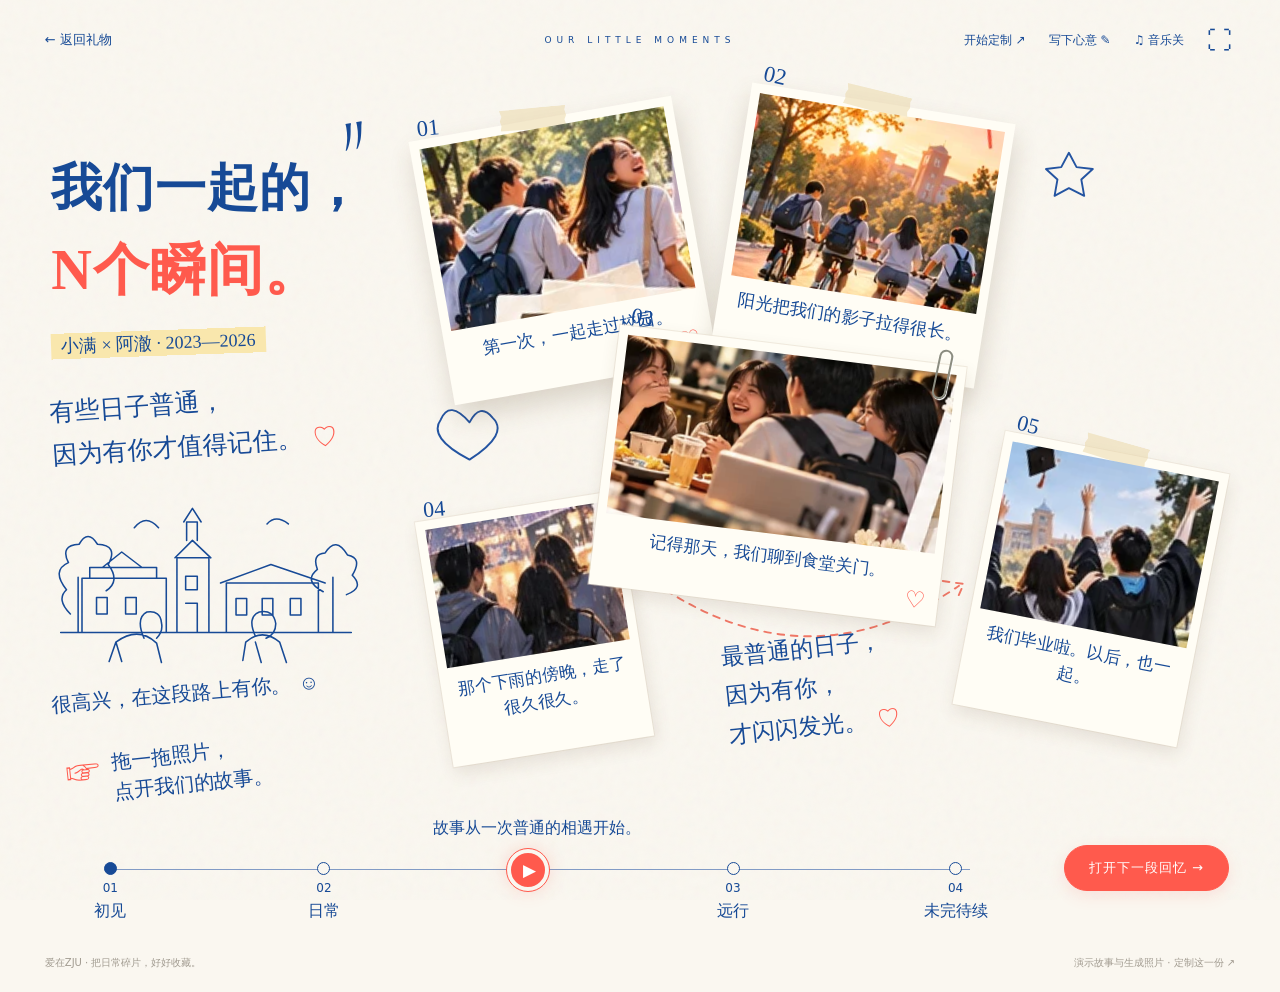
==== site/memory.html @ ece6b4ca "Package Love in ZJU site, product templates, materials and offline delivery tools" ====
<!doctype html><html lang="zh-CN"><head><meta charset="utf-8"><meta name="viewport" content="width=device-width,initial-scale=1"><meta name="theme-color" content="#faf7f0"><title>我们的N个瞬间 · 爱在ZJU</title><link rel="stylesheet" href="assets/gift.css"><link rel="stylesheet" href="assets/memory.css"><script defer src="assets/gift.js"></script><script defer src="assets/memory.js"></script></head>
<body class="memory-page"><header class="gift-header"><a href="index.html#gifts" class="back-link">← <span>返回礼物</span></a><span class="letter-spacing">OUR LITTLE MOMENTS</span><div class="gift-tools"><a class="tool-button" href="contact.html?product=memory#brief">开始定制 ↗</a><button id="editMemory" class="tool-button">写下心意 <span aria-hidden="true">✎</span></button><button id="musicToggle" class="tool-button" aria-pressed="false">♫ <span>音乐关</span></button><button data-fullscreen class="tool-button" aria-label="进入全屏">⛶</button></div></header>
<main class="memory-layout"><section class="memory-intro"><div class="intro-spark" aria-hidden="true">〃</div><h1 id="memoryHeading">我们一起的，<br><em>N个瞬间。</em></h1><p class="memory-names" id="memoryNames">小满 × 阿澈 · 2023—2026</p><p class="memory-quote" id="memoryQuote">有些日子普通，<br>因为有你才值得记住。<span>♡</span></p><svg class="campus-doodle" viewBox="0 0 320 180" fill="none" aria-hidden="true"><g stroke="currentColor" stroke-width="1.6" stroke-linecap="round" stroke-linejoin="round"><path d="M10 147H310M32 147V91H119V147M40 91V80H109V91M53 80L73 64L94 80M130 147V70H163V147M128 70L146 52L165 70M140 52V33H151V52M137 33L146 19L155 33M181 147V96H276V147M175 96L227 77L283 96M47 111H58V128H47ZM77 111H88V128H77ZM139 89H151V103H139ZM139 117H151V147M191 112H202V129H191ZM218 112H229V129H218ZM247 112H258V129H247ZM20 128Q5 113 16 103Q0 83 18 75Q9 57 29 56Q38 40 48 56Q70 57 59 77Q72 94 57 104M28 90V147M291 147V90M281 105Q260 94 275 82Q269 66 283 65Q294 47 306 67Q322 70 311 88Q324 101 305 108M86 39Q98 24 111 39M223 35Q232 25 245 35"/><path d="M67 157Q90 140 109 158L114 178M73 177L67 157L60 177M198 176L201 157Q218 142 236 157L243 178M211 157L217 178M96 153Q87 132 99 126Q113 124 114 137Q116 146 109 153M211 151Q202 131 215 126Q230 123 232 138Q232 149 222 153"/></g></svg><p class="doodle-note">很高兴，在这段路上有你。<span>☺</span></p><p class="drag-hint"><span aria-hidden="true">☞</span> 拖一拖照片，<br>点开我们的故事。</p></section>
<section class="memory-board" id="memoryBoard" aria-label="可以拖动和展开的回忆照片">
<svg class="board-doodles" viewBox="0 0 850 680" aria-hidden="true"><g fill="none" stroke-linecap="round" stroke-linejoin="round"><path d="M130 45Q80 40 90 110M100 94 90 114 77 101M285 257Q430 190 490 270M474 255 492 273 495 251M250 500Q410 610 568 503M551 498 573 501 565 519" stroke="#ef7766" stroke-width="2" stroke-dasharray="7 7"/><path d="M675 65l8-15 8 15 17 2-12 11 3 17-16-8-15 8 3-17-12-11zM56 332Q35 308 26 329Q12 348 56 371Q98 344 80 327Q67 311 56 332" stroke="#2454a1" stroke-width="2"/><path d="M710 423q20-30 34 0q20-11 25 9q6 20-27 14h-33q-20-2-14-17q4-8 15-6M716 455l-4 13m18-13-4 13m18-13-4 13" stroke="#2454a1" stroke-width="2"/></g></svg>
<button class="memory-photo photo-1 is-active" data-photo="0" aria-label="打开第一张回忆：初见"><span class="photo-number">01</span><span class="tape"></span><img src="assets/memory-1.webp" alt="朋友们在校园里相聚的演示照片" width="231" height="207" draggable="false"><span class="photo-caption">第一次，一起走过校园。</span><span class="photo-heart" aria-hidden="true">♡</span></button>
<button class="memory-photo photo-2" data-photo="1" aria-label="打开第二张回忆：晚风"><span class="photo-number">02</span><span class="tape"></span><img src="assets/memory-2.webp" alt="夕阳里一起骑车的演示照片" width="210" height="215" draggable="false"><span class="photo-caption">阳光把我们的影子拉得很长。</span></button>
<button class="memory-photo photo-3" data-photo="2" aria-label="打开第三张回忆：日常"><span class="photo-number">03</span><span class="paperclip" aria-hidden="true"></span><img src="assets/memory-3.webp" alt="朋友们在餐桌旁聊天的演示照片" width="292" height="179" draggable="false"><span class="photo-caption">记得那天，我们聊到食堂关门。</span><span class="photo-heart" aria-hidden="true">♡</span></button>
<button class="memory-photo photo-4" data-photo="3" aria-label="打开第四张回忆：远行"><span class="photo-number">04</span><img src="assets/memory-4.webp" alt="雨夜撑伞的演示照片" width="133" height="133" draggable="false"><span class="photo-caption">那个下雨的傍晚，走了很久很久。</span></button>
<button class="memory-photo photo-5" data-photo="4" aria-label="打开第五张回忆：未完待续"><span class="photo-number">05</span><span class="tape"></span><img src="assets/memory-5.webp" alt="毕业时抛起学士帽的演示照片" width="133" height="130" draggable="false"><span class="photo-caption">我们毕业啦。以后，也一起。</span></button>
<p class="board-note">最普通的日子，<br>因为有你，<br>才闪闪发光。<span aria-hidden="true">♡</span></p></section>
<section class="memory-footer"><p id="chapterText" aria-live="polite">故事从一次普通的相遇开始。</p><div class="chapter-player"><div class="chapter-track" aria-label="回忆章节"><button data-chapter="0" class="chapter active" aria-pressed="true"><i></i><b>01</b><span>初见</span></button><button data-chapter="1" class="chapter" aria-pressed="false"><i></i><b>02</b><span>日常</span></button><button class="play-story" id="playStory" aria-label="自动播放回忆" aria-pressed="false">▶</button><button data-chapter="2" class="chapter" aria-pressed="false"><i></i><b>03</b><span>远行</span></button><button data-chapter="3" class="chapter" aria-pressed="false"><i></i><b>04</b><span>未完待续</span></button></div></div><button class="coral-button next-memory" id="nextMemory">打开下一段回忆 →</button></section></main>
<footer class="gift-bottom"><span>爱在ZJU · 把日常碎片，好好收藏。</span><span>演示故事与生成照片 · <a href="contact.html?product=memory">定制这一份 ↗</a></span></footer>
<audio id="memoryAudio" src="assets/late-breeze.wav" preload="none" loop></audio>
<dialog id="photoDialog" class="photo-dialog"><button class="close-dialog" data-close aria-label="关闭照片">×</button><div class="expanded-photo"><img id="expandedImage" alt=""><p id="expandedCaption"></p></div><section class="expanded-story"><span id="expandedDate" class="story-date"></span><p id="expandedStory"></p><button id="revealPhotoNote" aria-expanded="false" class="secret-note-button">还有一句，只想对你说 ♡</button><p id="expandedSecret" hidden></p></section><div class="photo-dialog-nav"><button id="previousPhoto" aria-label="上一张照片">← 上一张</button><span id="photoPosition"></span><button id="nextPhoto" aria-label="下一张照片">下一张 →</button></div></dialog>
<dialog id="editDialog" class="edit-dialog"><button class="close-dialog" data-close aria-label="关闭定制">×</button><span class="letter-spacing">MAKE IT YOURS</span><h2>换成你们的故事。</h2><form id="memoryForm"><label>这一份，属于谁<input id="editNames" maxlength="40" value="小满 × 阿澈 · 2023—2026" required></label><label>想留在开头的一句话<textarea id="editQuote" maxlength="100" rows="2">有些日子普通，因为有你才值得记住。</textarea></label><label>照片里的小故事</label><div id="captionFields"></div><label class="upload-label">替换照片（按选择顺序，最多5张）<input type="file" id="memoryFiles" accept="image/jpeg,image/png,image/webp" multiple><small>选择你有权使用的照片；每张不超过10MB。</small></label><p class="form-status" id="memoryFormStatus" role="status"></p><button class="coral-button" type="submit">把心意放进去 ♡</button><p class="form-footnote">本次替换只在当前打开的页面中生效，刷新后恢复演示内容。</p></form></dialog>
<div id="toast" class="toast" role="status" aria-live="polite"></div><noscript><p class="no-script">静态照片可查看；展开、播放和替换需要启用JavaScript。</p></noscript>
</body></html>
---- site/assets/gift.css ----
@charset "utf-8";:root{--paper:#faf7f0;--ink:#282924;--blue:#174a96;--coral:#ff5a4d;--muted:#8d887e;--serif:"Songti SC","SimSun",serif;--hand:"KaiTi","STKaiti","Kaiti SC",serif}*{box-sizing:border-box}html{scroll-behavior:smooth}body{margin:0;background:var(--paper);color:var(--ink);font-family:"Microsoft YaHei","PingFang SC",system-ui,sans-serif;-webkit-font-smoothing:antialiased}body:before{content:"";position:fixed;inset:0;z-index:-1;pointer-events:none;background-image:url("data:image/svg+xml,%3Csvg viewBox='0 0 150 150' xmlns='http://www.w3.org/2000/svg'%3E%3Cfilter id='n'%3E%3CfeTurbulence type='fractalNoise' baseFrequency='.75' numOctaves='3' stitchTiles='stitch'/%3E%3C/filter%3E%3Crect width='100%25' height='100%25' filter='url(%23n)' opacity='.035'/%3E%3C/svg%3E")}a{color:inherit;text-decoration:none}button,input,textarea{font:inherit}button{cursor:pointer;color:inherit}a,button,input,textarea{touch-action:manipulation;-webkit-tap-highlight-color:transparent}a:focus-visible,button:focus-visible,input:focus-visible,textarea:focus-visible{outline:3px solid #2671ba;outline-offset:5px}button:disabled{opacity:.4;cursor:not-allowed}.gift-header{height:80px;padding:0 3.5%;display:flex;align-items:center;gap:20px;color:var(--blue);position:relative;z-index:5}.back-link{font-size:13px;white-space:nowrap}.letter-spacing{font-size:9px;letter-spacing:5px}.gift-header>.letter-spacing{position:absolute;left:50%;transform:translateX(-50%);white-space:nowrap}.gift-tools{margin-left:auto;display:flex;align-items:center;gap:17px}.tool-button{background:none;border:0;padding:8px 3px;font-size:12px;white-space:nowrap}.tool-button[data-fullscreen]{font-size:25px;line-height:1}.tool-button:hover{color:var(--coral)}.coral-button{border:1px solid var(--coral);background:var(--coral);color:white;border-radius:40px;padding:13px 24px;letter-spacing:1px;font-size:13px;box-shadow:0 5px 16px #ff5a4d20;transition:transform .2s,box-shadow .2s}.coral-button:hover{transform:translateY(-2px);box-shadow:0 8px 22px #ff5a4d30}.gift-bottom{display:flex;justify-content:space-between;align-items:center;padding:22px 3.5%;font-size:10px;color:#a19b90;gap:20px}.toast{position:fixed;z-index:100;left:50%;bottom:28px;transform:translate(-50%,12px);color:#fff;background:#343329ef;box-shadow:0 5px 20px #0002;padding:13px 22px;border-radius:12px;font-size:12px;line-height:1.7;opacity:0;pointer-events:none;transition:opacity .2s,transform .2s;max-width:min(90vw,480px);text-align:center}.toast.visible{opacity:1;transform:translate(-50%,0)}dialog{color:var(--ink);border:1px solid #e9ddc9;background:#fffbf3;border-radius:15px;padding:28px;box-shadow:0 30px 110px #33240f30;max-height:90dvh;overflow:auto}dialog::backdrop{background:#29231974;backdrop-filter:blur(8px)}.close-dialog{position:absolute;z-index:5;right:10px;top:7px;background:#fffbf3c9;border:0;border-radius:50%;width:34px;height:34px;font-size:26px;color:#6f6b60;display:grid;place-items:center}.edit-dialog{width:min(470px,calc(100% - 28px));padding:35px}.edit-dialog h2{font-family:var(--hand);color:var(--blue);font-size:31px;margin:18px 0 23px;font-weight:500}.edit-dialog form{display:flex;flex-direction:column;gap:15px}.edit-dialog label{font-size:12px;line-height:1.8;color:#716958;display:flex;flex-direction:column;gap:6px}.edit-dialog input:not([type=file]),.edit-dialog textarea{width:100%;background:#fffdf8;border:1px solid #dbd1bf;border-radius:7px;padding:10px 12px;color:#393a32;font-size:13px;resize:vertical}.edit-dialog textarea{min-height:70px}.edit-dialog .upload-label{border:1px dashed #cabfa9;border-radius:8px;padding:13px;background:#f7f1e5}.upload-label small,.form-footnote{font-size:10px;color:#a39989;line-height:1.7}.edit-dialog input[type=file]{width:100%;font-size:10px}.edit-dialog input[type=file]::file-selector-button{background:#fffaf0;border:1px solid #d6c8b0;border-radius:4px;padding:6px 10px;color:#675b44;margin-right:8px;cursor:pointer}.form-status{font-size:11px;line-height:1.7;color:#a4543c;margin:0;min-height:0}.form-status:empty{display:none}.form-footnote{margin:0}.no-script{padding:15px;text-align:center;color:#8f7142}.sr-only{position:absolute;width:1px;height:1px;margin:-1px;padding:0;overflow:hidden;clip:rect(0,0,0,0);white-space:nowrap;border:0}
@media(max-width:700px){.gift-header{height:65px;padding:0 5%;gap:8px}.gift-header>.letter-spacing{display:none}.gift-tools{gap:12px}.tool-button{font-size:11px}.back-link{font-size:11px}.gift-bottom{align-items:start;flex-direction:column;gap:7px;padding:20px 5%;font-size:9px}.edit-dialog{padding:30px 24px}.edit-dialog h2{font-size:28px}.coral-button{font-size:12px;padding:12px 20px}.toast{bottom:22px;font-size:11px}dialog{max-height:88dvh}}
@media(prefers-reduced-motion:reduce){html{scroll-behavior:auto}*,*:before,*:after{animation:none!important;transition:none!important}.coral-button:hover{transform:none}}
---- site/assets/memory.css ----
.memory-page{color:var(--blue);overflow-x:hidden}.memory-layout{max-width:1440px;margin:auto;display:grid;grid-template-columns:31% 69%;padding:20px 4% 0;position:relative}.memory-intro{position:relative;z-index:2;padding-top:40px;pointer-events:none}.memory-intro h1{font-family:var(--hand);font-size:clamp(35px,4vw,60px);font-weight:600;line-height:1.55;letter-spacing:1px;margin:8px 0 12px;white-space:nowrap}.memory-intro h1 em{font-style:normal;color:var(--coral);font-size:1.1em}.intro-spark{font-family:var(--hand);font-size:55px;position:absolute;right:35px;top:0;transform:rotate(-10deg)}.memory-names{font-family:var(--hand);display:inline-block;max-width:95%;overflow-wrap:anywhere;font-size:18px;line-height:1.8;background:linear-gradient(transparent 10%,#f9e7ad 10%,#f9e7ad 90%,transparent 90%);padding:0 10px;transform:rotate(-2deg);margin:0}.memory-quote{font-family:var(--hand);font-size:25px;line-height:1.7;transform:rotate(-4deg);margin:22px 0 0;max-width:320px;overflow-wrap:anywhere}.memory-quote span{color:var(--coral);padding-left:10px;display:inline-block}.campus-doodle{width:90%;max-width:310px;display:block;margin:24px 0 0}.doodle-note{font-family:var(--hand);font-size:20px;line-height:1.7;transform:rotate(-5deg);margin:8px 0 0}.doodle-note span{margin-left:8px}.drag-hint{font-family:var(--hand);font-size:20px;line-height:1.5;margin:28px 0 0;transform:rotate(-6deg);padding-left:12px}.drag-hint>span{float:left;margin-right:9px;font-size:40px;line-height:1.2;color:var(--coral)}.memory-board{position:relative;height:660px;min-width:0;isolation:isolate}.board-doodles{position:absolute;inset:0;width:100%;height:100%;pointer-events:none;z-index:-1}.memory-photo{position:absolute;background:#fffdf5;border:0;padding:9px 9px 36px;width:27%;color:var(--blue);box-shadow:2px 7px 17px #5a45281f,0 0 0 1px #eae2d496;transform:translate(var(--dx,0px),var(--dy,0px)) rotate(var(--r,-8deg));transition:filter .6s,box-shadow .5s,opacity .5s;cursor:grab;user-select:none;touch-action:pan-y;will-change:auto}.memory-photo img{width:100%;height:180px;object-fit:cover;display:block;pointer-events:none;filter:saturate(.86);transition:filter .5s}.memory-photo:hover img,.memory-photo.is-active img{filter:saturate(1.05)}.memory-photo:hover,.memory-photo.is-active{box-shadow:2px 13px 25px #5a452832}.memory-photo.is-active{z-index:4}.memory-photo.dragging{cursor:grabbing;z-index:9!important;transition:none;box-shadow:6px 20px 30px #5a452840;touch-action:none}.memory-photo:active{cursor:grabbing}.photo-1{left:2%;top:20px;--r:-10deg;z-index:2;width:32%}.photo-2{left:39%;top:5px;--r:9deg;width:32%;z-index:1}.photo-3{left:23%;top:245px;--r:7deg;width:43%;z-index:5}.photo-3 img{height:180px}.photo-4{left:2%;top:405px;--r:-9deg;width:25%;z-index:3}.photo-4 img{height:140px}.photo-5{left:69%;top:350px;--r:11deg;width:28%;z-index:3}.photo-5 img{height:170px}.photo-number{position:absolute;left:10px;top:-23px;font-family:var(--hand);font-size:22px;transform:rotate(4deg)}.photo-caption{font-family:var(--hand);font-size:17px;display:block;line-height:1.55;padding-top:10px;white-space:normal;overflow-wrap:anywhere}.photo-heart{position:absolute;bottom:11px;right:13px;color:var(--coral);font-size:23px}.tape{width:65px;height:22px;position:absolute;top:-12px;left:35%;background:#ead7a784;transform:rotate(5deg);clip-path:polygon(0 3%,100% 0,98% 20%,100% 44%,97% 64%,100% 100%,0 93%,2% 70%,0 50%,3% 29%);pointer-events:none}.paperclip{position:absolute;width:14px;height:50px;border:2px solid #8b8c80;box-shadow:1px 1px 1px #fff;right:16px;top:-15px;border-radius:9px;transform:rotate(5deg);z-index:1}.board-note{font-family:var(--hand);font-size:23px;line-height:1.7;position:absolute;bottom:14px;left:38%;transform:rotate(-6deg);margin:0}.board-note span{color:var(--coral);padding-left:10px}.memory-footer{grid-column:1/-1;display:grid;grid-template-columns:1fr auto;gap:7px 40px;padding:20px 0 12px;align-items:center}.memory-footer>p{grid-column:1;font-family:var(--hand);font-size:16px;text-align:center;margin:0 0 13px;min-height:24px;line-height:1.7}.chapter-player{grid-column:1;grid-row:2;padding:0 3%}.chapter-track{position:relative;display:flex;justify-content:space-between;gap:15px;align-items:start}.chapter-track:before{content:"";position:absolute;top:7px;left:25px;right:25px;height:1px;background:#829bc5;z-index:-1}.chapter{border:0;background:transparent;display:flex;flex-direction:column;align-items:center;padding:0 7px;min-width:60px;color:var(--blue);font-size:12px;gap:6px}.chapter i{width:13px;height:13px;border:1px solid var(--blue);background:var(--paper);border-radius:50%;display:block;transition:background .3s}.chapter.active i{background:var(--blue)}.chapter b{font-weight:500}.chapter span{font-family:var(--hand);font-size:16px;white-space:nowrap}.play-story{width:42px;height:42px;margin-top:-13px;display:grid;place-items:center;color:#fff;border:4px solid var(--paper);background:var(--coral);border-radius:50%;outline:1px solid var(--coral);font-size:17px;box-shadow:0 0 18px #ff5a4d35;flex:none;padding:0 0 0 2px}.next-memory{grid-column:2;grid-row:1/3}.photo-dialog{width:min(720px,calc(100% - 28px));padding:22px 22px 16px}.expanded-photo{padding:15px 15px 3px;background:#fffdf8;border:1px solid #e9dfce;transform:rotate(-1deg)}.expanded-photo img{display:block;width:100%;max-height:58dvh;object-fit:contain;background:#f2ecdf}.expanded-photo p{font-family:var(--hand);font-size:25px;color:var(--blue);text-align:center;line-height:1.6;margin:16px 5px;overflow-wrap:anywhere}.photo-dialog-nav{display:flex;justify-content:space-between;align-items:center;margin-top:22px;font-size:12px;color:#948671}.photo-dialog-nav button{border:0;background:transparent;color:var(--blue);padding:8px}.photo-dialog-nav button:disabled{opacity:.3}.edit-dialog #captionFields{display:flex;flex-direction:column;gap:9px;margin-top:-12px}.edit-dialog #captionFields input{font-size:12px}.memory-page.is-playing .memory-photo.is-active{animation:photo-breathe 5s ease-in-out infinite}@keyframes photo-breathe{50%{filter:brightness(1.03)}}
@media(min-width:1500px){.memory-board{height:700px}.memory-photo img{height:200px}.photo-4 img{height:150px}.photo-5 img{height:180px}.photo-3{top:280px}.photo-4{top:445px}.photo-5{top:390px}}
@media(max-width:1050px){.memory-layout{grid-template-columns:30% 70%;padding-top:0}.memory-intro h1{font-size:4vw}.memory-names{font-size:14px}.memory-quote{font-size:21px}.memory-board{height:600px}.memory-photo img{height:150px}.photo-caption{font-size:15px}.photo-3{top:220px}.photo-3 img{height:155px}.photo-4{top:370px}.photo-4 img{height:115px}.photo-5{top:330px}.photo-5 img{height:135px}.doodle-note{font-size:16px}.drag-hint{font-size:16px}.board-note{font-size:19px;bottom:20px}.next-memory{padding:12px 17px;font-size:11px}.memory-footer{gap:10px 20px}.campus-doodle{margin-top:25px}}
@media(max-width:700px){.memory-layout{display:block;padding:0 5%}.memory-intro{padding-top:12px;max-width:100%;pointer-events:auto}.memory-intro h1{font-size:38px;line-height:1.42;white-space:normal;margin:0 0 14px}.memory-intro h1 br{display:none}.memory-intro h1 em{display:inline-block}.memory-names{font-size:16px;max-width:100%;margin-left:2px}.intro-spark{right:18px;top:0;font-size:38px}.memory-quote{font-size:20px;line-height:1.7;max-width:90%;transform:rotate(-2deg);margin:15px 0 0}.memory-quote br{display:none}.campus-doodle,.doodle-note{display:none}.drag-hint{font-size:12px;position:absolute;right:0;top:70px;transform:rotate(-5deg);max-width:90px;display:none}.memory-board{height:590px;margin:20px -1% 0}.memory-photo{padding:6px 6px 18px;box-shadow:1px 6px 14px #5a45282b}.memory-photo img{height:132px}.photo-caption{font-size:14px;line-height:1.5;padding-top:7px}.photo-1{left:2%;top:20px;width:44%;--r:-8deg}.photo-2{left:53%;top:15px;width:43%;--r:9deg}.photo-3{left:24%;top:205px;width:62%;--r:5deg}.photo-3 img{height:142px}.photo-4{left:2%;top:377px;width:38%;--r:-9deg}.photo-4 img{height:115px}.photo-5{left:58%;top:400px;width:38%;--r:9deg}.photo-5 img{height:111px}.photo-number{top:-20px;font-size:19px}.photo-heart{font-size:17px;right:8px;bottom:0}.tape{height:16px;width:45px;top:-8px}.paperclip{height:37px;width:11px;right:9px;top:-10px}.board-note{left:43%;bottom:-3px;font-size:14px;line-height:1.5;max-width:100px}.board-doodles{height:590px}.memory-footer{display:flex;flex-direction:column;gap:14px;padding:28px 0 10px}.memory-footer>p{margin:0;min-height:28px;font-size:15px;line-height:1.7}.chapter-player{width:100%;padding:0}.chapter-track{gap:5px}.chapter{min-width:44px;font-size:11px;padding:0 2px}.chapter span{font-size:14px}.chapter i{width:10px;height:10px}.chapter-track:before{top:5px;left:20px;right:20px}.play-story{width:36px;height:36px;margin-top:-12px;font-size:14px;border-width:3px}.next-memory{margin-top:4px;padding:12px 26px;font-size:12px}.photo-dialog{padding:17px 12px}.expanded-photo{padding:8px}.expanded-photo p{font-size:21px;margin:12px 0}.photo-dialog-nav{margin-top:17px}.photo-dialog-nav button{font-size:11px}.gift-bottom{margin-top:10px}.memory-page .gift-tools{gap:10px}.memory-page .tool-button{font-size:10px}}
@media(max-width:360px){.memory-intro h1{font-size:34px}.memory-photo img{height:112px}.memory-board{height:560px}.photo-3{top:190px}.photo-3 img{height:126px}.photo-4{top:350px}.photo-5{top:370px}.board-note{font-size:12px}}

/* Photos emerge in sequence; manual drag remains immediate. */
.memory-photo{animation:photo-enter .85s cubic-bezier(.22,.65,.3,1) backwards;transition:transform .55s cubic-bezier(.22,.65,.3,1),filter .5s,box-shadow .5s}.photo-2{animation-delay:.12s}.photo-3{animation-delay:.24s}.photo-4{animation-delay:.36s}.photo-5{animation-delay:.48s}.memory-photo.is-active{transform:translate(var(--dx,0px),var(--dy,0px)) rotate(var(--r,-8deg)) scale(1.025)}.memory-photo.dragging{animation:none;transition:none}@keyframes photo-enter{from{opacity:0;transform:translate(0,28px) rotate(var(--r,-8deg)) scale(.96)}to{opacity:1}}
@media(prefers-reduced-motion:reduce){.memory-photo{animation:none!important;transition:none!important}}

@media(max-width:700px){.memory-quote br{display:block}.board-note{display:none}}

.expanded-story{padding:22px 8px 0;color:#625c4f}.expanded-story .story-date{font-size:10px;letter-spacing:1px;color:#a48a61}.expanded-story>p{font-size:13px;line-height:2.1;white-space:pre-line;overflow-wrap:anywhere}.secret-note-button{background:#f9edcd;border:1px dashed #d7b678;color:#9c7942;border-radius:6px;padding:10px 15px;font:16px var(--hand);margin:3px 0 0}.expanded-story #expandedSecret{font:22px/1.8 var(--hand);color:var(--blue);padding:16px 15px;background:#f7efd9;animation:story-note-in .5s ease-out}.expanded-story #expandedSecret[hidden]{display:none}.photo-field-group{border:1px solid #e4dac7;padding:11px;border-radius:7px}.photo-field-group summary{font-size:11px;color:#8b795d;cursor:pointer}.photo-field-group label{margin-top:12px}.photo-dialog{width:min(760px,calc(100% - 28px))}.expanded-photo img{max-height:45dvh}.photo-field-group textarea{min-height:70px}@keyframes story-note-in{from{opacity:0;transform:translateY(10px)}to{opacity:1;transform:none}}@media(max-width:700px){.expanded-story{padding:18px 6px 0}.expanded-story>p{font-size:12px}.expanded-story #expandedSecret{font-size:20px}.photo-dialog .expanded-photo img{max-height:36dvh}}@media(prefers-reduced-motion:reduce){.expanded-story #expandedSecret{animation:none}}
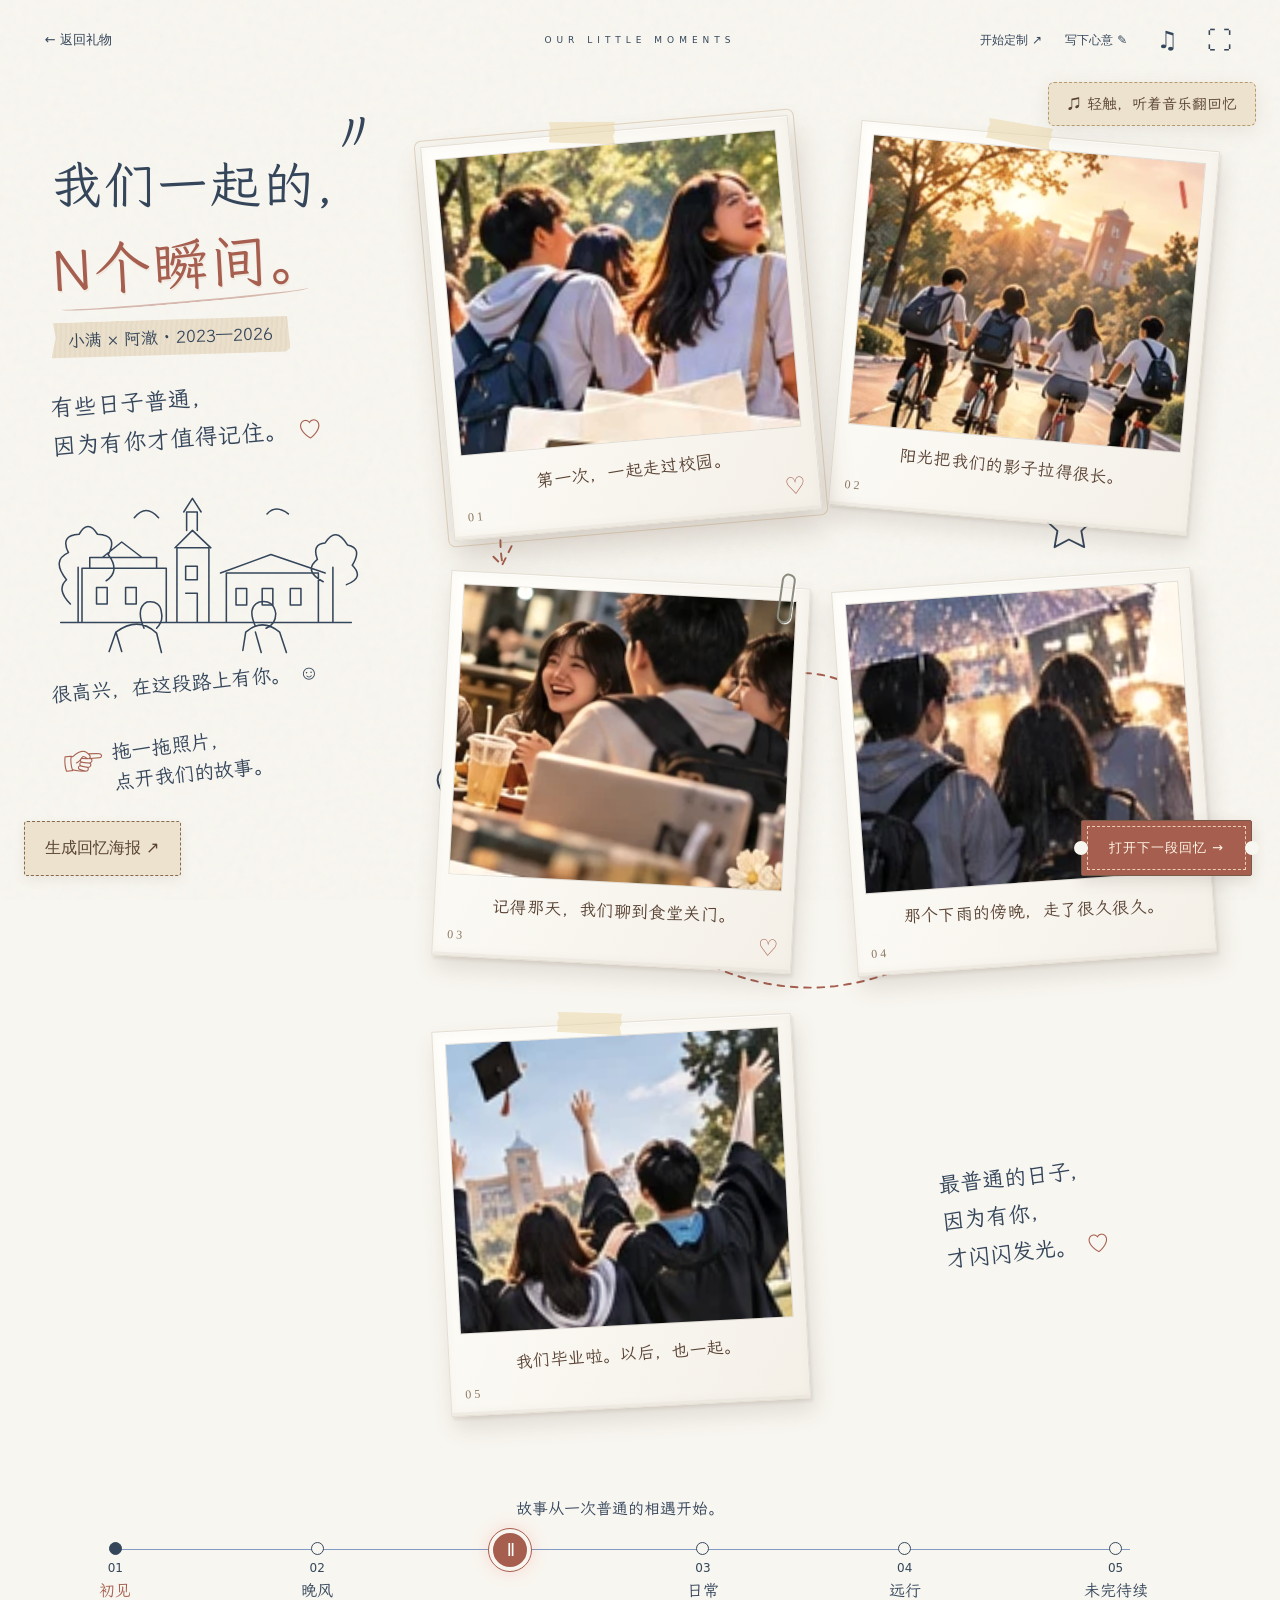
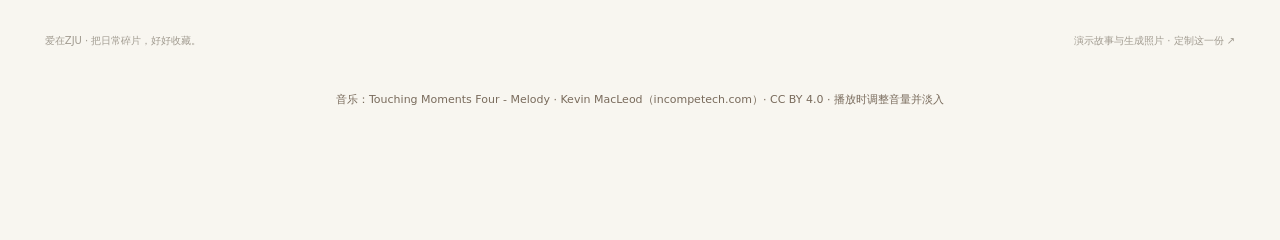
==== commit b52f536f: "Update memory page, poster, music and offline gift package" ====
--- a/site/memory.html
+++ b/site/memory.html
@@ -1,5 +1,5 @@
-<!doctype html><html lang="zh-CN"><head><meta charset="utf-8"><meta name="viewport" content="width=device-width,initial-scale=1"><meta name="theme-color" content="#faf7f0"><title>我们的N个瞬间 · 爱在ZJU</title><link rel="stylesheet" href="assets/gift.css"><link rel="stylesheet" href="assets/memory.css"><script defer src="assets/gift.js"></script><script defer src="assets/memory.js"></script></head>
-<body class="memory-page"><header class="gift-header"><a href="index.html#gifts" class="back-link">← <span>返回礼物</span></a><span class="letter-spacing">OUR LITTLE MOMENTS</span><div class="gift-tools"><a class="tool-button" href="contact.html?product=memory#brief">开始定制 ↗</a><button id="editMemory" class="tool-button">写下心意 <span aria-hidden="true">✎</span></button><button id="musicToggle" class="tool-button" aria-pressed="false">♫ <span>音乐关</span></button><button data-fullscreen class="tool-button" aria-label="进入全屏">⛶</button></div></header>
+<!doctype html><html lang="zh-CN"><head><meta charset="utf-8"><meta name="viewport" content="width=device-width,initial-scale=1"><meta name="theme-color" content="#faf7f0"><title>我们的N个瞬间 · 爱在ZJU</title><link rel="stylesheet" href="assets/gift.css"><link rel="stylesheet" href="assets/memory.css?v=20261101"><script defer src="assets/gift.js"></script><script defer src="assets/memory.js?v=20261101"></script><script defer src="assets/memory-poster.js?v=20261101"></script></head>
+<body class="memory-page"><header class="gift-header"><a href="index.html#gifts" class="back-link">← <span>返回礼物</span></a><span class="letter-spacing">OUR LITTLE MOMENTS</span><div class="gift-tools"><a class="tool-button" href="contact.html?product=memory#brief">开始定制 ↗</a><button id="editMemory" class="tool-button">写下心意 <span aria-hidden="true">✎</span></button><button id="musicToggle" aria-label="播放音乐" title="播放音乐" class="tool-button" aria-pressed="false"><span aria-hidden="true">♫</span></button><button data-fullscreen class="tool-button" aria-label="进入全屏">⛶</button></div></header>
 <main class="memory-layout"><section class="memory-intro"><div class="intro-spark" aria-hidden="true">〃</div><h1 id="memoryHeading">我们一起的，<br><em>N个瞬间。</em></h1><p class="memory-names" id="memoryNames">小满 × 阿澈 · 2023—2026</p><p class="memory-quote" id="memoryQuote">有些日子普通，<br>因为有你才值得记住。<span>♡</span></p><svg class="campus-doodle" viewBox="0 0 320 180" fill="none" aria-hidden="true"><g stroke="currentColor" stroke-width="1.6" stroke-linecap="round" stroke-linejoin="round"><path d="M10 147H310M32 147V91H119V147M40 91V80H109V91M53 80L73 64L94 80M130 147V70H163V147M128 70L146 52L165 70M140 52V33H151V52M137 33L146 19L155 33M181 147V96H276V147M175 96L227 77L283 96M47 111H58V128H47ZM77 111H88V128H77ZM139 89H151V103H139ZM139 117H151V147M191 112H202V129H191ZM218 112H229V129H218ZM247 112H258V129H247ZM20 128Q5 113 16 103Q0 83 18 75Q9 57 29 56Q38 40 48 56Q70 57 59 77Q72 94 57 104M28 90V147M291 147V90M281 105Q260 94 275 82Q269 66 283 65Q294 47 306 67Q322 70 311 88Q324 101 305 108M86 39Q98 24 111 39M223 35Q232 25 245 35"/><path d="M67 157Q90 140 109 158L114 178M73 177L67 157L60 177M198 176L201 157Q218 142 236 157L243 178M211 157L217 178M96 153Q87 132 99 126Q113 124 114 137Q116 146 109 153M211 151Q202 131 215 126Q230 123 232 138Q232 149 222 153"/></g></svg><p class="doodle-note">很高兴，在这段路上有你。<span>☺</span></p><p class="drag-hint"><span aria-hidden="true">☞</span> 拖一拖照片，<br>点开我们的故事。</p></section>
 <section class="memory-board" id="memoryBoard" aria-label="可以拖动和展开的回忆照片">
 <svg class="board-doodles" viewBox="0 0 850 680" aria-hidden="true"><g fill="none" stroke-linecap="round" stroke-linejoin="round"><path d="M130 45Q80 40 90 110M100 94 90 114 77 101M285 257Q430 190 490 270M474 255 492 273 495 251M250 500Q410 610 568 503M551 498 573 501 565 519" stroke="#ef7766" stroke-width="2" stroke-dasharray="7 7"/><path d="M675 65l8-15 8 15 17 2-12 11 3 17-16-8-15 8 3-17-12-11zM56 332Q35 308 26 329Q12 348 56 371Q98 344 80 327Q67 311 56 332" stroke="#2454a1" stroke-width="2"/><path d="M710 423q20-30 34 0q20-11 25 9q6 20-27 14h-33q-20-2-14-17q4-8 15-6M716 455l-4 13m18-13-4 13m18-13-4 13" stroke="#2454a1" stroke-width="2"/></g></svg>
@@ -9,9 +9,9 @@
 <button class="memory-photo photo-4" data-photo="3" aria-label="打开第四张回忆：远行"><span class="photo-number">04</span><img src="assets/memory-4.webp" alt="雨夜撑伞的演示照片" width="133" height="133" draggable="false"><span class="photo-caption">那个下雨的傍晚，走了很久很久。</span></button>
 <button class="memory-photo photo-5" data-photo="4" aria-label="打开第五张回忆：未完待续"><span class="photo-number">05</span><span class="tape"></span><img src="assets/memory-5.webp" alt="毕业时抛起学士帽的演示照片" width="133" height="130" draggable="false"><span class="photo-caption">我们毕业啦。以后，也一起。</span></button>
 <p class="board-note">最普通的日子，<br>因为有你，<br>才闪闪发光。<span aria-hidden="true">♡</span></p></section>
-<section class="memory-footer"><p id="chapterText" aria-live="polite">故事从一次普通的相遇开始。</p><div class="chapter-player"><div class="chapter-track" aria-label="回忆章节"><button data-chapter="0" class="chapter active" aria-pressed="true"><i></i><b>01</b><span>初见</span></button><button data-chapter="1" class="chapter" aria-pressed="false"><i></i><b>02</b><span>日常</span></button><button class="play-story" id="playStory" aria-label="自动播放回忆" aria-pressed="false">▶</button><button data-chapter="2" class="chapter" aria-pressed="false"><i></i><b>03</b><span>远行</span></button><button data-chapter="3" class="chapter" aria-pressed="false"><i></i><b>04</b><span>未完待续</span></button></div></div><button class="coral-button next-memory" id="nextMemory">打开下一段回忆 →</button></section></main>
+<section class="memory-footer"><p id="chapterText" aria-live="polite">故事从一次普通的相遇开始。</p><div class="chapter-player"><div class="chapter-track" aria-label="回忆章节"><button data-chapter="0" class="chapter active" aria-pressed="true"><i></i><b>01</b><span>初见</span></button><button data-chapter="1" class="chapter" aria-pressed="false"><i></i><b>02</b><span>晚风</span></button><button class="play-story" id="playStory" aria-label="自动播放回忆" aria-pressed="false">▶</button><button data-chapter="2" class="chapter" aria-pressed="false"><i></i><b>03</b><span>日常</span></button><button data-chapter="3" class="chapter" aria-pressed="false"><i></i><b>04</b><span>远行</span></button><button data-chapter="4" class="chapter" aria-pressed="false"><i></i><b>05</b><span>未完待续</span></button></div></div><button class="coral-button next-memory" id="nextMemory">打开下一段回忆 →</button></section></main>
 <footer class="gift-bottom"><span>爱在ZJU · 把日常碎片，好好收藏。</span><span>演示故事与生成照片 · <a href="contact.html?product=memory">定制这一份 ↗</a></span></footer>
-<audio id="memoryAudio" src="assets/late-breeze.wav" preload="none" loop></audio>
+<button id="makePoster" class="poster-button">生成回忆海报 ↗</button><dialog id="posterDialog" class="poster-dialog"><button class="close-dialog" data-close aria-label="关闭海报">×</button><h2>把这些瞬间，留在相纸上。</h2><p>包含当前全部照片与配文，可保存后分享。</p><button id="renderPoster" class="coral-button">生成 / 更新海报</button><p id="posterStatus" role="status"></p><img id="posterPreview" alt="回忆海报预览" hidden><a id="savePoster" class="coral-button" download="我们的回忆.png" hidden>保存海报 PNG ↓</a><p>手机可长按预览图片保存。底部二维码可直接访问爱在 ZJU 官网。</p></dialog><p class="music-credit">音乐：Touching Moments Four - Melody · Kevin MacLeod（<a href="https://incompetech.com/music/royalty-free/index.html?isrc=USUAN1100040" target="_blank" rel="noopener">incompetech.com</a>）· <a href="https://creativecommons.org/licenses/by/4.0/" target="_blank" rel="noopener">CC BY 4.0</a> · 播放时调整音量并淡入</p><audio id="memoryAudio" src="assets/memory-melody.mp3" preload="none" loop></audio>
 <dialog id="photoDialog" class="photo-dialog"><button class="close-dialog" data-close aria-label="关闭照片">×</button><div class="expanded-photo"><img id="expandedImage" alt=""><p id="expandedCaption"></p></div><section class="expanded-story"><span id="expandedDate" class="story-date"></span><p id="expandedStory"></p><button id="revealPhotoNote" aria-expanded="false" class="secret-note-button">还有一句，只想对你说 ♡</button><p id="expandedSecret" hidden></p></section><div class="photo-dialog-nav"><button id="previousPhoto" aria-label="上一张照片">← 上一张</button><span id="photoPosition"></span><button id="nextPhoto" aria-label="下一张照片">下一张 →</button></div></dialog>
 <dialog id="editDialog" class="edit-dialog"><button class="close-dialog" data-close aria-label="关闭定制">×</button><span class="letter-spacing">MAKE IT YOURS</span><h2>换成你们的故事。</h2><form id="memoryForm"><label>这一份，属于谁<input id="editNames" maxlength="40" value="小满 × 阿澈 · 2023—2026" required></label><label>想留在开头的一句话<textarea id="editQuote" maxlength="100" rows="2">有些日子普通，因为有你才值得记住。</textarea></label><label>照片里的小故事</label><div id="captionFields"></div><label class="upload-label">替换照片（按选择顺序，最多5张）<input type="file" id="memoryFiles" accept="image/jpeg,image/png,image/webp" multiple><small>选择你有权使用的照片；每张不超过10MB。</small></label><p class="form-status" id="memoryFormStatus" role="status"></p><button class="coral-button" type="submit">把心意放进去 ♡</button><p class="form-footnote">本次替换只在当前打开的页面中生效，刷新后恢复演示内容。</p></form></dialog>
 <div id="toast" class="toast" role="status" aria-live="polite"></div><noscript><p class="no-script">静态照片可查看；展开、播放和替换需要启用JavaScript。</p></noscript>
--- a/site/assets/memory.css
+++ b/site/assets/memory.css
@@ -11,3 +11,16 @@
 @media(max-width:700px){.memory-quote br{display:block}.board-note{display:none}}
 
 .expanded-story{padding:22px 8px 0;color:#625c4f}.expanded-story .story-date{font-size:10px;letter-spacing:1px;color:#a48a61}.expanded-story>p{font-size:13px;line-height:2.1;white-space:pre-line;overflow-wrap:anywhere}.secret-note-button{background:#f9edcd;border:1px dashed #d7b678;color:#9c7942;border-radius:6px;padding:10px 15px;font:16px var(--hand);margin:3px 0 0}.expanded-story #expandedSecret{font:22px/1.8 var(--hand);color:var(--blue);padding:16px 15px;background:#f7efd9;animation:story-note-in .5s ease-out}.expanded-story #expandedSecret[hidden]{display:none}.photo-field-group{border:1px solid #e4dac7;padding:11px;border-radius:7px}.photo-field-group summary{font-size:11px;color:#8b795d;cursor:pointer}.photo-field-group label{margin-top:12px}.photo-dialog{width:min(760px,calc(100% - 28px))}.expanded-photo img{max-height:45dvh}.photo-field-group textarea{min-height:70px}@keyframes story-note-in{from{opacity:0;transform:translateY(10px)}to{opacity:1;transform:none}}@media(max-width:700px){.expanded-story{padding:18px 6px 0}.expanded-story>p{font-size:12px}.expanded-story #expandedSecret{font-size:20px}.photo-dialog .expanded-photo img{max-height:36dvh}}@media(prefers-reduced-motion:reduce){.expanded-story #expandedSecret{animation:none}}
+
+/* Warm scrapbook palette and keepsake controls. */
+.memory-page{--paper:#F8F6F0;--blue:#35465b;--coral:#a65e4e;--hand:"FZJingLeiS-R-GB","方正静蕾简体","KaiTi","STKaiti",cursive;background:#F8F6F0;color:var(--blue);padding-bottom:110px}.memory-names{background:repeating-linear-gradient(95deg,#c5a77a55 0 2px,#d8bf9366 2px 5px);box-shadow:0 2px 3px #72552b12;clip-path:polygon(1% 0,99% 3%,100% 90%,98% 100%,0 96%,2% 40%);padding:3px 17px}.photo-caption,.expanded-photo p{color:#594334;font-family:var(--hand)}.photo-1 .photo-caption{transform:rotate(-1.5deg)}.photo-2 .photo-caption{transform:rotate(1deg)}.photo-3 .photo-caption{transform:rotate(-.8deg)}.photo-4 .photo-caption{transform:rotate(1.7deg)}.photo-5 .photo-caption{transform:rotate(-1deg)}.board-doodles path[stroke="#2454a1"]{stroke:var(--blue)}.board-doodles path[stroke="#ef7766"]{stroke:var(--coral)}.next-memory{position:fixed;right:28px;bottom:calc(24px + env(safe-area-inset-bottom));z-index:30;border:1px solid #795948;background:#a65e4e;color:#fff8e9;border-radius:2px;padding:18px 27px;box-shadow:0 5px 15px #59433428;outline:1px dashed #edcfb5;outline-offset:-7px}.next-memory:before,.next-memory:after{content:"";position:absolute;top:calc(50% - 7px);width:14px;height:14px;background:#F8F6F0;border-radius:50%}.next-memory:before{left:-8px}.next-memory:after{right:-8px}.poster-button{position:fixed;left:24px;bottom:calc(24px + env(safe-area-inset-bottom));z-index:30;border:1px dashed #87694e;background:#ede2ce;color:#594334;padding:16px 20px;border-radius:3px;box-shadow:0 4px 12px #59433415}#musicToggle{font-size:24px;min-width:40px}#musicToggle span{display:inline-block}#musicToggle[aria-pressed="true"] span{animation:music-turn 5s linear infinite}@keyframes music-turn{to{transform:rotate(360deg)}}.poster-dialog{width:min(650px,calc(100% - 24px));padding:30px;background:#F8F6F0;color:#594334}.poster-dialog h2{font:28px var(--hand)}.poster-dialog p{font-size:13px;line-height:1.8}.poster-assets{display:flex;gap:16px;flex-wrap:wrap;margin:20px 0}.poster-assets label{display:grid;gap:8px;max-width:100%;font-size:13px}.poster-assets input{max-width:100%}#posterPreview{width:100%;margin:18px 0;box-shadow:0 4px 18px #59433425}#savePoster:not([hidden]){display:inline-block;text-decoration:none}@media(max-width:700px){.next-memory{right:12px;padding:16px 18px;font-size:12px}.poster-button{left:12px;padding:14px 12px;font-size:12px}.poster-dialog{padding:25px 16px}}@media(prefers-reduced-motion:reduce){#musicToggle span{animation:none!important}}
+
+.music-credit{font-size:11px;line-height:1.8;text-align:center;color:#796b5c;margin:20px 24px;overflow-wrap:anywhere}.music-credit a{color:inherit}
+
+/* Instant-film paper, generous signature margins, and editorial handwriting. */
+@font-face{font-family:MemoryWenkai;src:url('LXGWWenKai-Regular.ttf') format('truetype');font-display:swap}.memory-page{--hand:MemoryWenkai,"STXingkai","STKaiti","KaiTi",serif}.memory-intro h1{font-weight:400;letter-spacing:2px;line-height:1.48}.memory-intro h1 em{display:inline-block;position:relative;transform:rotate(-3deg);text-shadow:1px 2px 0 #d7b8a333}.memory-intro h1 em:after{content:"";display:block;position:absolute;bottom:4px;left:3%;width:90%;height:7px;border-bottom:2px solid #a65e4e66;border-radius:50%;transform:rotate(-2deg)}.memory-quote{font-size:23px;letter-spacing:.6px}.memory-names{font-size:17px}.memory-photo{background:linear-gradient(120deg,#fffefa,#f4f0e8);padding:12px 12px 48px;border:1px solid #e5dfd3;border-radius:1px;box-shadow:0 1px 1px #fff inset,2px 3px 3px #59433418,4px 12px 22px #59433425}.memory-photo:after{content:"";position:absolute;inset:0;pointer-events:none;box-shadow:inset 0 0 9px #796b5c0c;border-bottom:3px solid #ded8cc66}.memory-photo img{border:1px solid #51433325;box-shadow:0 1px 3px #342e281f inset;filter:saturate(.8) sepia(.08);aspect-ratio:1/1;object-fit:cover}.photo-caption{font-size:17px;line-height:1.65;padding:14px 2px 0;letter-spacing:.4px;min-height:44px}.photo-number{font:12px Georgia,serif;color:#8b7862;letter-spacing:3px;top:auto;bottom:13px;left:14px;transform:none}.photo-heart{bottom:11px}.memory-photo.is-active{box-shadow:0 1px 1px #fff inset,4px 16px 30px #59433438;outline:1px solid #b58e5e55;outline-offset:5px}.memory-board{height:730px}.photo-3{top:275px}.photo-4{top:480px}.photo-5{top:410px}.board-note{bottom:0}.music-start-hint{position:fixed;z-index:40;top:82px;right:24px;background:#ede2ce;color:#594334;border:1px dashed #b59a6d;border-radius:6px;padding:12px 18px;font:15px var(--hand);box-shadow:0 5px 20px #59433418}.music-start-hint[hidden]{display:none}.expanded-photo{padding:18px 18px 22px;border-radius:1px;box-shadow:2px 7px 16px #59433420}.expanded-photo p{font-size:25px}.chapter.active span{color:var(--coral)}@media(max-width:700px){.memory-intro h1{font-size:37px}.memory-quote{font-size:19px}.memory-photo{padding:8px 8px 35px}.photo-caption{font-size:14px;padding-top:12px;line-height:1.6}.photo-number{font-size:9px;bottom:10px;left:10px}.memory-board{height:700px}.photo-3{top:245px}.photo-4{top:470px}.photo-5{top:490px}.music-start-hint{top:65px;right:12px;font-size:13px;padding:9px 12px}.photo-heart{bottom:7px}.memory-photo img{height:140px}.photo-3 img{height:155px}.photo-4 img,.photo-5 img{height:118px}}@media(max-width:360px){.memory-intro h1{font-size:32px}.photo-caption{font-size:12px}.memory-board{height:680px}}
+
+@media(max-width:700px){.chapter-track{gap:2px}.chapter{min-width:37px}.chapter span{font-size:12px}.play-story{width:30px;height:30px;margin-top:-10px}.chapter-player{overflow:visible}}
+
+/* Keep initial captions clear of neighboring prints at every viewport. */
+.memory-board{display:grid;grid-template-columns:repeat(2,minmax(0,1fr));gap:58px 42px;height:auto!important;align-content:start;padding:35px 25px 55px}.memory-board .memory-photo{position:relative;left:auto;top:auto;width:100%;align-self:start;padding-bottom:38px}.memory-board .memory-photo img{height:auto;aspect-ratio:1.15;object-fit:cover}.memory-board .photo-1{--r:-5deg}.memory-board .photo-2{--r:5deg}.memory-board .photo-3{--r:3deg}.memory-board .photo-4{--r:-4deg}.memory-board .photo-5{--r:-3deg}.memory-board .photo-caption{min-height:0;font-size:17px;line-height:1.7}.memory-board .board-note{position:relative;left:auto;bottom:auto;align-self:center;justify-self:center;font-size:22px}.memory-board .board-doodles{height:100%}.memory-intro{align-self:start}.memory-footer{margin-top:12px}@media(max-width:1050px){.memory-board{gap:48px 30px;padding:30px 18px 45px}.memory-board .photo-caption{font-size:15px}}@media(max-width:700px){.memory-board{gap:46px 24px;padding:25px 10px 35px;margin-top:28px}.memory-board .memory-photo{padding:8px 8px 32px}.memory-board .photo-caption{font-size:14px;line-height:1.65;padding-top:12px}.memory-board .board-note{display:block;font-size:16px;max-width:none}.memory-board .photo-1{--r:-4deg}.memory-board .photo-2{--r:4deg}.memory-board .photo-3{--r:3deg}.memory-board .photo-4{--r:-3deg}.memory-board .photo-5{--r:-3deg}}@media(max-width:360px){.memory-board{gap:38px 20px}.memory-board .photo-caption{font-size:12px}}
